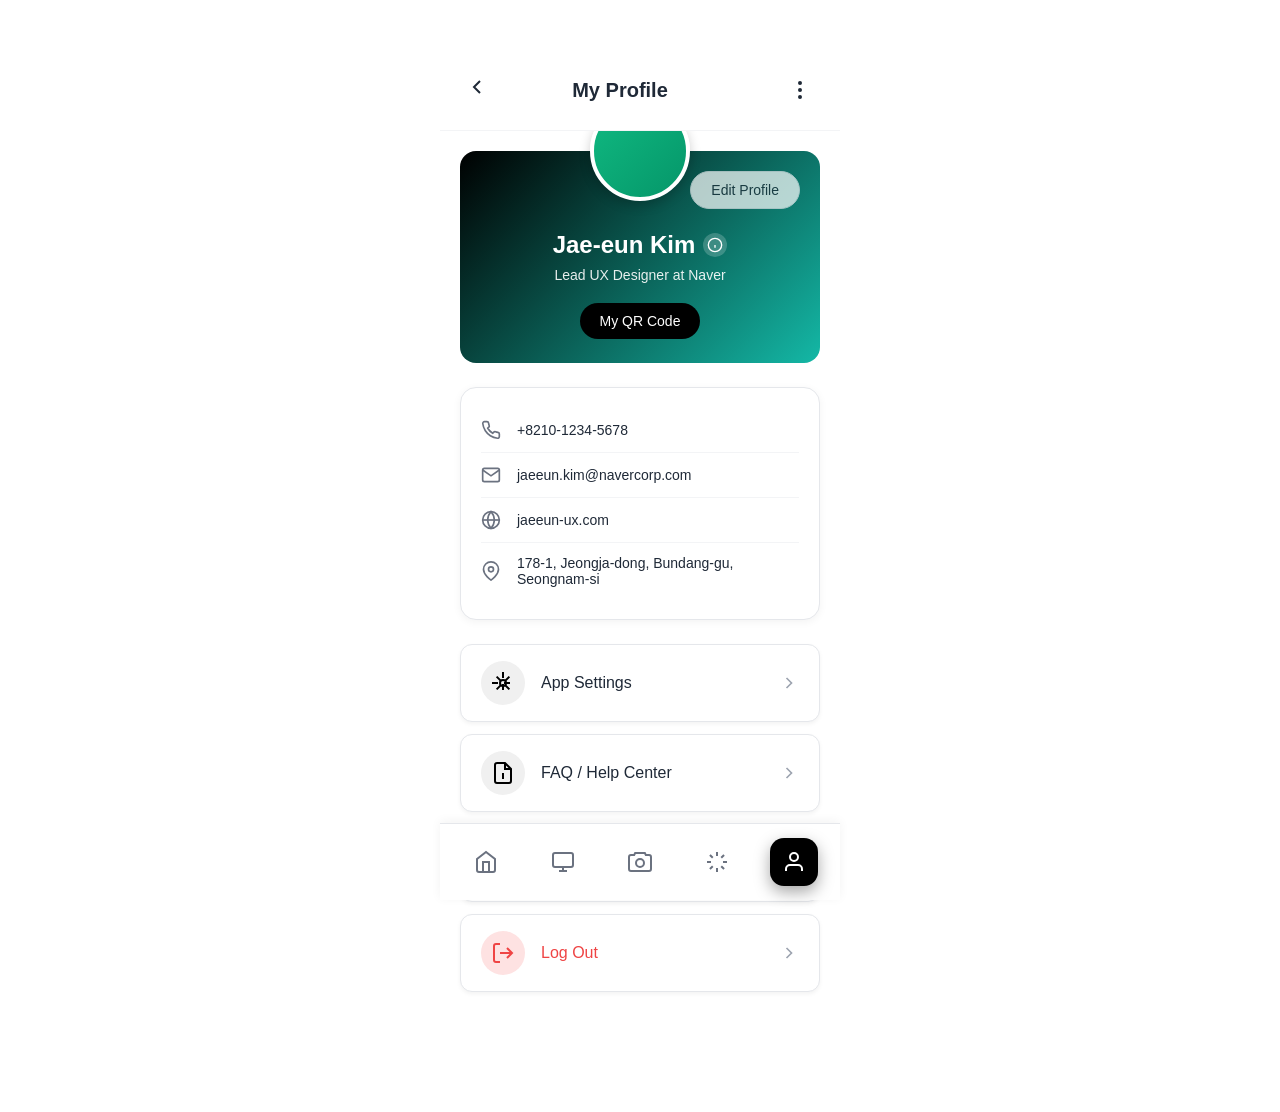
==== profile.html @ 8962adac "Initial commit" ====
<!DOCTYPE html>
<html lang="en">
<head>
    <meta charset="UTF-8">
    <meta name="viewport" content="width=device-width, initial-scale=1.0, maximum-scale=1.0, user-scalable=no, viewport-fit=cover">
    <title>ScannerNet - My Profile</title>
    <link rel="stylesheet" href="styles.css">
</head>
<body>
    <div class="home-container">
        <!-- Header -->
        <header class="profile-header">
            <button class="back-btn" onclick="window.location.href='home.html'">
                <svg width="24" height="24" viewBox="0 0 24 24" fill="none" stroke="currentColor" stroke-width="2">
                    <polyline points="15 18 9 12 15 6"></polyline>
                </svg>
            </button>
            <h1 class="page-title">My Profile</h1>
            <button class="icon-btn" aria-label="More options">
                <svg width="24" height="24" viewBox="0 0 24 24" fill="none" stroke="currentColor" stroke-width="2">
                    <circle cx="12" cy="12" r="1"></circle>
                    <circle cx="12" cy="5" r="1"></circle>
                    <circle cx="12" cy="19" r="1"></circle>
                </svg>
            </button>
        </header>

        <!-- Main Content -->
        <main class="profile-page-content">
            <!-- Profile Banner -->
            <div class="profile-banner">
                <div class="profile-picture-large">
                    <div class="profile-img-large"></div>
                </div>
                <div class="profile-details">
                    <div class="name-with-info">
                        <h2 class="profile-name-large">Jae-eun Kim</h2>
                        <button class="info-btn" aria-label="Info">
                            <svg width="16" height="16" viewBox="0 0 24 24" fill="none" stroke="currentColor" stroke-width="2">
                                <circle cx="12" cy="12" r="10"></circle>
                                <path d="M12 16v-4"></path>
                                <path d="M12 8h.01"></path>
                            </svg>
                        </button>
                    </div>
                    <p class="profile-job-large">Lead UX Designer at Naver</p>
                    <div class="profile-actions">
                        <button class="edit-profile-btn" onclick="editProfile()">Edit Profile</button>
                        <button class="qr-code-btn" onclick="showQRCode()">My QR Code</button>
                    </div>
                </div>
            </div>

            <!-- Contact Information -->
            <div class="contact-info-card">
                <div class="contact-item">
                    <svg width="20" height="20" viewBox="0 0 24 24" fill="none" stroke="currentColor" stroke-width="2" class="contact-icon">
                        <path d="M22 16.92v3a2 2 0 0 1-2.18 2 19.79 19.79 0 0 1-8.63-3.07 19.5 19.5 0 0 1-6-6 19.79 19.79 0 0 1-3.07-8.67A2 2 0 0 1 4.11 2h3a2 2 0 0 1 2 1.72 12.84 12.84 0 0 0 .7 2.81 2 2 0 0 1-.45 2.11L8.09 9.91a16 16 0 0 0 6 6l1.27-1.27a2 2 0 0 1 2.11-.45 12.84 12.84 0 0 0 2.81.7A2 2 0 0 1 22 16.92z"></path>
                    </svg>
                    <span class="contact-text">+8210-1234-5678</span>
                </div>
                <div class="contact-item">
                    <svg width="20" height="20" viewBox="0 0 24 24" fill="none" stroke="currentColor" stroke-width="2" class="contact-icon">
                        <path d="M4 4h16c1.1 0 2 .9 2 2v12c0 1.1-.9 2-2 2H4c-1.1 0-2-.9-2-2V6c0-1.1.9-2 2-2z"></path>
                        <polyline points="22,6 12,13 2,6"></polyline>
                    </svg>
                    <span class="contact-text">jaeeun.kim@navercorp.com</span>
                </div>
                <div class="contact-item">
                    <svg width="20" height="20" viewBox="0 0 24 24" fill="none" stroke="currentColor" stroke-width="2" class="contact-icon">
                        <circle cx="12" cy="12" r="10"></circle>
                        <line x1="2" y1="12" x2="22" y2="12"></line>
                        <path d="M12 2a15.3 15.3 0 0 1 4 10 15.3 15.3 0 0 1-4 10 15.3 15.3 0 0 1-4-10 15.3 15.3 0 0 1 4-10z"></path>
                    </svg>
                    <span class="contact-text">jaeeun-ux.com</span>
                </div>
                <div class="contact-item">
                    <svg width="20" height="20" viewBox="0 0 24 24" fill="none" stroke="currentColor" stroke-width="2" class="contact-icon">
                        <path d="M21 10c0 7-9 13-9 13s-9-6-9-13a9 9 0 0 1 18 0z"></path>
                        <circle cx="12" cy="10" r="3"></circle>
                    </svg>
                    <span class="contact-text">178-1, Jeongja-dong, Bundang-gu, Seongnam-si</span>
                </div>
            </div>

            <!-- Settings Menu -->
            <div class="settings-menu">
                <div class="menu-item-card" onclick="openSettings()">
                    <div class="menu-icon-blue">
                        <svg width="24" height="24" viewBox="0 0 24 24" fill="none" stroke="currentColor" stroke-width="2">
                            <circle cx="12" cy="12" r="3"></circle>
                            <path d="M12 1v6m0 6v6M5.64 5.64l4.24 4.24m4.24 4.24l4.24 4.24M1 12h6m6 0h6M5.64 18.36l4.24-4.24m4.24-4.24l4.24-4.24"></path>
                        </svg>
                    </div>
                    <span class="menu-text-dark">App Settings</span>
                    <svg width="20" height="20" viewBox="0 0 24 24" fill="none" stroke="currentColor" stroke-width="2" class="menu-arrow">
                        <polyline points="9 18 15 12 9 6"></polyline>
                    </svg>
                </div>
                <div class="menu-item-card" onclick="openFAQ()">
                    <div class="menu-icon-blue">
                        <svg width="24" height="24" viewBox="0 0 24 24" fill="none" stroke="currentColor" stroke-width="2">
                            <path d="M14 2H6a2 2 0 0 0-2 2v16a2 2 0 0 0 2 2h12a2 2 0 0 0 2-2V8z"></path>
                            <polyline points="14 2 14 8 20 8"></polyline>
                            <line x1="12" y1="18" x2="12" y2="12"></line>
                            <path d="M12 6h.01"></path>
                        </svg>
                    </div>
                    <span class="menu-text-dark">FAQ / Help Center</span>
                    <svg width="20" height="20" viewBox="0 0 24 24" fill="none" stroke="currentColor" stroke-width="2" class="menu-arrow">
                        <polyline points="9 18 15 12 9 6"></polyline>
                    </svg>
                </div>
                <div class="menu-item-card" onclick="openTerms()">
                    <div class="menu-icon-blue">
                        <svg width="24" height="24" viewBox="0 0 24 24" fill="none" stroke="currentColor" stroke-width="2">
                            <path d="M14 2H6a2 2 0 0 0-2 2v16a2 2 0 0 0 2 2h12a2 2 0 0 0 2-2V8z"></path>
                            <polyline points="14 2 14 8 20 8"></polyline>
                            <line x1="16" y1="13" x2="8" y2="13"></line>
                            <line x1="16" y1="17" x2="8" y2="17"></line>
                            <polyline points="10 9 9 9 8 9"></polyline>
                        </svg>
                    </div>
                    <span class="menu-text-dark">Terms of Service</span>
                    <svg width="20" height="20" viewBox="0 0 24 24" fill="none" stroke="currentColor" stroke-width="2" class="menu-arrow">
                        <polyline points="9 18 15 12 9 6"></polyline>
                    </svg>
                </div>
                <div class="menu-item-card logout-item" onclick="logout()">
                    <div class="menu-icon-red">
                        <svg width="24" height="24" viewBox="0 0 24 24" fill="none" stroke="currentColor" stroke-width="2">
                            <path d="M9 21H5a2 2 0 0 1-2-2V5a2 2 0 0 1 2-2h4"></path>
                            <polyline points="16 17 21 12 16 7"></polyline>
                            <line x1="21" y1="12" x2="9" y2="12"></line>
                        </svg>
                    </div>
                    <span class="menu-text-red">Log Out</span>
                    <svg width="20" height="20" viewBox="0 0 24 24" fill="none" stroke="currentColor" stroke-width="2" class="menu-arrow">
                        <polyline points="9 18 15 12 9 6"></polyline>
                    </svg>
                </div>
            </div>
        </main>

        <!-- Bottom Navigation -->
        <nav class="bottom-nav">
            <div class="nav-item" role="button" aria-label="Home" onclick="window.location.href='home.html'">
                <div class="nav-icon">
                    <svg viewBox="0 0 24 24" fill="none" stroke="currentColor" stroke-width="2">
                        <path d="M3 9l9-7 9 7v11a2 2 0 0 1-2 2H5a2 2 0 0 1-2-2z"></path>
                        <polyline points="9 22 9 12 15 12 15 22"></polyline>
                    </svg>
                </div>
            </div>
            <div class="nav-item" role="button" aria-label="Cards" onclick="window.location.href='my-cards.html'">
                <div class="nav-icon">
                    <svg viewBox="0 0 24 24" fill="none" stroke="currentColor" stroke-width="2">
                        <rect x="2" y="3" width="20" height="14" rx="2" ry="2"></rect>
                        <line x1="8" y1="21" x2="16" y2="21"></line>
                        <line x1="12" y1="17" x2="12" y2="21"></line>
                    </svg>
                </div>
            </div>
            <div class="nav-item" role="button" aria-label="Scan" onclick="window.location.href='scan-card.html'">
                <div class="nav-icon">
                    <svg viewBox="0 0 24 24" fill="none" stroke="currentColor" stroke-width="2">
                        <path d="M23 19V7a2 2 0 0 0-2-2h-3.17l-1-2H7.17l-1 2H3a2 2 0 0 0-2 2v12a2 2 0 0 0 2 2h18a2 2 0 0 0 2-2z"></path>
                        <circle cx="12" cy="13" r="4"></circle>
                    </svg>
                </div>
            </div>
            <div class="nav-item" role="button" aria-label="AI" onclick="window.location.href='create-card.html'">
                <div class="nav-icon">
                    <svg viewBox="0 0 24 24" fill="none" stroke="currentColor" stroke-width="2">
                        <path d="M12 2v4M12 18v4M4.93 4.93l2.83 2.83M16.24 16.24l2.83 2.83M2 12h4M18 12h4M4.93 19.07l2.83-2.83M16.24 7.76l2.83-2.83"></path>
                    </svg>
                </div>
            </div>
            <div class="nav-item nav-item-active" role="button" aria-label="Profile">
                <div class="nav-icon">
                    <svg viewBox="0 0 24 24" fill="none" stroke="currentColor" stroke-width="2">
                        <path d="M20 21v-2a4 4 0 0 0-4-4H8a4 4 0 0 0-4 4v2"></path>
                        <circle cx="12" cy="7" r="4"></circle>
                    </svg>
                </div>
            </div>
        </nav>
    </div>

    <script src="profile.js"></script>
</body>
</html>
---- styles.css ----
* {
    margin: 0;
    padding: 0;
    box-sizing: border-box;
}

body {
    font-family: -apple-system, BlinkMacSystemFont, 'Segoe UI', Roboto, Oxygen, Ubuntu, Cantarell, sans-serif;
    background: #ffffff;
    min-height: 100vh;
    min-height: 100dvh;
    overflow-x: hidden;
    display: flex;
    justify-content: center;
    align-items: center;
    padding: 20px;
}

button {
    border-radius: 999px !important;
}

.login-container {
    width: 100%;
    max-width: 400px;
    background: #ffffff;
    min-height: 100vh;
    min-height: 100dvh;
    position: relative;
    box-shadow: 0 0 20px rgba(0, 0, 0, 0.1);
}

.login-screen {
    display: none;
    flex-direction: column;
    min-height: 100vh;
    min-height: 100dvh;
    padding: 0;
    position: relative;
}

.login-screen.active {
    display: flex;
}

.screen-header {
    padding: 50px 20px 20px 20px;
    position: relative;
}

.screen-header h1 {
    font-size: 18px;
    font-weight: 600;
    color: #1f2937;
    text-align: center;
    text-transform: capitalize;
}

.back-btn {
    position: absolute;
    left: 20px;
    top: 50px;
    background: none;
    border: none;
    font-size: 20px;
    color: #1f2937;
    cursor: pointer;
    padding: 5px;
    z-index: 10;
}

.back-btn:hover {
    opacity: 0.7;
}

.logo-container {
    display: flex;
    justify-content: center;
    align-items: center;
    margin: 40px 0 30px 0;
}

.app-logo {
    max-width: 280px;
    height: auto;
    display: block;
}

.main-content {
    padding: 0 20px;
    flex: 1;
    display: flex;
    flex-direction: column;
}

.main-title {
    font-size: 24px;
    font-weight: 700;
    color: #1f2937;
    text-align: center;
    margin-bottom: 30px;
    line-height: 1.3;
}

.button-group {
    display: flex;
    flex-direction: column;
    gap: 12px;
    margin-bottom: 30px;
}

.btn-primary,
.btn-secondary {
    width: 100%;
    padding: 18px;
    border-radius: 999px;
    font-size: 17px;
    font-weight: 600;
    cursor: pointer;
    transition: all 0.3s ease;
    border: none;
    letter-spacing: 0.2px;
}

.btn-primary {
    background: #000000;
    color: #ffffff;
    box-shadow: 0 10px 20px rgba(0, 0, 0, 0.12);
}

.btn-primary:hover {
    background: #111111;
    transform: translateY(-1px);
}

.btn-primary:active {
    transform: translateY(0);
}

.btn-secondary {
    background: #ffffff;
    color: #000000;
    border: 2px solid #000000;
}

.btn-secondary:hover {
    background: rgba(0, 0, 0, 0.03);
    border-color: #000000;
}

.social-login {
    margin-bottom: 30px;
}

.divider {
    text-align: center;
    margin: 20px 0;
    position: relative;
    color: #6b7280;
    font-size: 14px;
}

.divider::before,
.divider::after {
    content: '';
    position: absolute;
    top: 50%;
    width: 40%;
    height: 1px;
    background: #e5e7eb;
}

.divider::before {
    left: 0;
}

.divider::after {
    right: 0;
}

.social-buttons {
    display: flex;
    gap: 14px;
}

.btn-social {
    flex: 1;
    padding: 14px 18px;
    background: #ffffff;
    border: 1px solid #e5e7eb;
    border-radius: 999px;
    font-size: 15px;
    font-weight: 600;
    color: #111827;
    cursor: pointer;
    display: flex;
    align-items: center;
    justify-content: center;
    gap: 10px;
    transition: all 0.25s ease;
    box-shadow: 0 6px 14px rgba(15, 23, 42, 0.08);
}

.btn-social:hover {
    border-color: #000000;
    box-shadow: 0 10px 20px rgba(0, 0, 0, 0.12);
}

.social-icon {
    width: 32px;
    height: 32px;
    border-radius: 50%;
    display: flex;
    align-items: center;
    justify-content: center;
    background: transparent;
}

.btn-social svg {
    width: 22px;
    height: 22px;
    display: block;
}

.btn-social-facebook .social-icon,
.btn-social-google .social-icon {
    box-shadow: none;
}

.language-selector {
    margin-bottom: 20px;
    display: flex;
    justify-content: center;
}

.select-wrapper {
    position: relative;
    display: inline-flex;
    align-items: center;
}

.globe-icon {
    position: absolute;
    left: 12px;
    font-size: 16px;
    pointer-events: none;
    z-index: 1;
    color: #000000;
}

.language-selector select {
    width: auto;
    min-width: 120px;
    padding: 8px 12px 8px 40px;
    border: 1px solid #e5e7eb;
    border-radius: 8px;
    font-size: 13px;
    color: #1f2937;
    background: #ffffff;
    cursor: pointer;
    appearance: none;
    -webkit-appearance: none;
    -moz-appearance: none;
}

.footer-links {
    margin-top: auto;
    padding-bottom: 30px;
    text-align: center;
}

.footer-links p {
    font-size: 12px;
    color: #6b7280;
    line-height: 1.5;
}

.link {
    color: #000000;
    text-decoration: none;
}

.link:hover {
    text-decoration: underline;
}

/* Screen 2: Login Form */
.login-content {
    padding: 20px;
    flex: 1;
    display: flex;
    flex-direction: column;
}

.login-title {
    font-size: 24px;
    font-weight: 700;
    color: #1f2937;
    margin-bottom: 8px;
    line-height: 1.3;
}

.login-subtitle {
    font-size: 14px;
    color: #6b7280;
    margin-bottom: 30px;
    line-height: 1.5;
}

.form-group {
    margin-bottom: 20px;
}

.form-group label {
    display: block;
    font-size: 14px;
    font-weight: 500;
    color: #1f2937;
    margin-bottom: 8px;
}

.input-wrapper {
    position: relative;
    display: flex;
    align-items: center;
}

.input-icon {
    position: absolute;
    left: 12px;
    font-size: 18px;
    color: #6b7280;
    z-index: 1;
}

.form-group input[type="email"],
.form-group input[type="password"] {
    width: 100%;
    padding: 14px 14px 14px 40px;
    border: 1px solid #e5e7eb;
    border-radius: 8px;
    font-size: 16px;
    color: #1f2937;
    background: #ffffff;
    transition: border-color 0.3s ease;
}

.form-group input[type="email"]:focus,
.form-group input[type="password"]:focus {
    outline: none;
    border-color: #000000;
}

.toggle-password {
    position: absolute;
    right: 12px;
    background: none;
    border: none;
    font-size: 18px;
    color: #6b7280;
    cursor: pointer;
    padding: 5px;
    z-index: 1;
}

.toggle-password:hover {
    opacity: 0.7;
}

.error-message {
    color: #ef4444;
    font-size: 14px;
    margin-bottom: 15px;
    padding: 10px;
    background: #fef2f2;
    border-radius: 6px;
    display: none;
}

.error-message.show {
    display: block;
}

.checkbox-group {
    display: flex;
    align-items: flex-start;
    gap: 10px;
    margin-bottom: 25px;
}

.checkbox-group input[type="checkbox"] {
    margin-top: 3px;
    width: 18px;
    height: 18px;
    cursor: pointer;
    flex-shrink: 0;
}

.checkbox-group label {
    font-size: 12px;
    color: #6b7280;
    line-height: 1.5;
    cursor: pointer;
}

.btn-login {
    width: 100%;
    padding: 16px;
    background: #000000;
    color: #ffffff;
    border: none;
    border-radius: 8px;
    font-size: 16px;
    font-weight: 600;
    cursor: pointer;
    transition: all 0.3s ease;
}

.btn-login:hover {
    background: #1a1a1a;
}

.btn-login:active {
    transform: translateY(1px);
}

/* Welcome Screen Styles */
.welcome-content {
    display: flex;
    flex-direction: column;
    align-items: center;
    justify-content: space-between;
    padding: 0px 20px 40px 20px;
    min-height: 100vh;
    min-height: 100dvh;
    text-align: center;
}

.welcome-illustration {
    flex: 1;
    display: flex;
    align-items: center;
    justify-content: center;
    margin-top: 0;
    margin-bottom: 0;
}

.illustration-placeholder {
    width: 380px;
    height: 380px;
    background: transparent;
    border-radius: 20px;
    display: flex;
    align-items: center;
    justify-content: center;
    position: relative;
    overflow: hidden;
}

.network-icon {
    width: 100%;
    height: 100%;
    object-fit: contain;
    display: block;
}

.welcome-text {
    flex: 1;
    display: flex;
    flex-direction: column;
    justify-content: flex-start;
    padding: 0 20px;
    margin-top: -90px;
    margin-bottom: 40px;
}

.welcome-title {
    font-size: 28px;
    font-weight: 700;
    color: #1f2937;
    margin-bottom: 16px;
    line-height: 1.3;
}

.welcome-subtitle {
    font-size: 16px;
    color: #6b7280;
    line-height: 1.6;
    margin: 0;
}

.btn-continue {
    width: 100%;
    max-width: 400px;
    padding: 18px 30px;
    background: #000000;
    color: #ffffff;
    border: none;
    border-radius: 12px;
    font-size: 16px;
    font-weight: 600;
    cursor: pointer;
    transition: all 0.3s ease;
    box-shadow: 0 4px 15px rgba(0, 0, 0, 0.2);
    margin-top: auto;
    margin-bottom: 150px;
}

.btn-continue:hover {
    background: #1a1a1a;
    transform: translateY(-2px);
    box-shadow: 0 6px 20px rgba(0, 0, 0, 0.3);
}

.btn-continue:active {
    transform: translateY(0);
}

/* Select User Screen Styles */
.select-user-content {
    padding: 20px;
    display: flex;
    flex-direction: column;
    min-height: calc(100vh - 80px);
    min-height: calc(100dvh - 80px);
    justify-content: space-between;
}

.radio-options {
    display: flex;
    flex-direction: column;
    gap: 16px;
    margin-top: 20px;
}

.radio-option {
    display: flex;
    align-items: center;
    padding: 20px;
    border: 1px solid #e5e7eb;
    border-radius: 12px;
    background: #ffffff;
    cursor: pointer;
    transition: all 0.3s ease;
    position: relative;
}

.radio-option:hover {
    border-color: #d1d5db;
    background: #f9fafb;
}

.radio-option input[type="radio"] {
    position: absolute;
    opacity: 0;
    cursor: pointer;
}

.option-content {
    display: flex;
    align-items: center;
    gap: 16px;
    flex: 1;
}

.option-icon {
    font-size: 32px;
    width: 48px;
    height: 48px;
    display: flex;
    align-items: center;
    justify-content: center;
    background: #f3f4f6;
    border-radius: 10px;
    flex-shrink: 0;
}

.option-text {
    flex: 1;
}

.option-title {
    font-size: 16px;
    font-weight: 600;
    color: #1f2937;
    margin-bottom: 4px;
}

.option-description {
    font-size: 14px;
    color: #6b7280;
    line-height: 1.4;
}

.radio-custom {
    width: 20px;
    height: 20px;
    border: 2px solid #d1d5db;
    border-radius: 50%;
    position: relative;
    flex-shrink: 0;
    transition: all 0.3s ease;
}

.radio-option:has(input[type="radio"]:checked) {
    border-color: #000000;
    background: #f9fafb;
}

.radio-option:has(input[type="radio"]:checked) .radio-custom {
    border-color: #000000;
}

.radio-option:has(input[type="radio"]:checked) .radio-custom::after {
    content: '';
    position: absolute;
    top: 50%;
    left: 50%;
    transform: translate(-50%, -50%);
    width: 10px;
    height: 10px;
    background: #000000;
    border-radius: 50%;
}

.radio-option:has(input[type="radio"]:checked) .option-icon {
    background: #000000;
}

.select-user-content .btn-continue {
    margin-top: auto;
    margin-bottom: 30px;
}

/* Scan Screen Styles */
.scan-content {
    display: flex;
    flex-direction: column;
    align-items: center;
    justify-content: space-between;
    padding: 20px;
    min-height: calc(100vh - 80px);
    min-height: calc(100dvh - 80px);
    position: relative;
}

.scan-viewfinder {
    flex: 1;
    display: flex;
    align-items: center;
    justify-content: center;
    width: 100%;
    max-width: 350px;
    margin: 20px 0;
}

.viewfinder-frame {
    width: 100%;
    max-width: 320px;
    aspect-ratio: 4/3;
    border: 3px solid #000000;
    border-radius: 16px;
    position: relative;
    background: rgba(0, 0, 0, 0.1);
    overflow: hidden;
}

.viewfinder-corner {
    position: absolute;
    width: 30px;
    height: 30px;
    border: 4px solid #000000;
}

.viewfinder-corner-tl {
    top: -4px;
    left: -4px;
    border-right: none;
    border-bottom: none;
    border-top-left-radius: 16px;
}

.viewfinder-corner-tr {
    top: -4px;
    right: -4px;
    border-left: none;
    border-bottom: none;
    border-top-right-radius: 16px;
}

.viewfinder-corner-bl {
    bottom: -4px;
    left: -4px;
    border-right: none;
    border-top: none;
    border-bottom-left-radius: 16px;
}

.viewfinder-corner-br {
    bottom: -4px;
    right: -4px;
    border-left: none;
    border-top: none;
    border-bottom-right-radius: 16px;
}

.scan-line {
    position: absolute;
    top: 50%;
    left: 0;
    right: 0;
    height: 2px;
    background: #000000;
    animation: scanAnimation 2s linear infinite;
}

@keyframes scanAnimation {
    0% {
        top: 10%;
        opacity: 1;
    }
    50% {
        top: 90%;
        opacity: 1;
    }
    100% {
        top: 10%;
        opacity: 0.5;
    }
}

.scan-instructions {
    text-align: center;
    margin: 30px 0;
}

.scan-title {
    font-size: 24px;
    font-weight: 700;
    color: #1f2937;
    margin-bottom: 12px;
}

.scan-subtitle {
    font-size: 14px;
    color: #6b7280;
    line-height: 1.5;
}

.scan-controls {
    display: flex;
    align-items: center;
    justify-content: space-between;
    width: 100%;
    max-width: 350px;
    padding: 20px 0;
    margin-top: auto;
}

.scan-control-btn {
    width: 50px;
    height: 50px;
    border-radius: 50%;
    background: #f3f4f6;
    border: none;
    display: flex;
    align-items: center;
    justify-content: center;
    cursor: pointer;
    font-size: 20px;
    transition: all 0.3s ease;
}

.scan-control-btn:hover {
    background: #e5e7eb;
}

.scan-capture-btn {
    width: 70px;
    height: 70px;
    border-radius: 50%;
    background: #e5e7eb;
    border: 4px solid #ffffff;
    cursor: pointer;
    transition: all 0.3s ease;
    box-shadow: 0 2px 10px rgba(0, 0, 0, 0.1);
}

.scan-capture-btn:hover {
    background: #d1d5db;
    transform: scale(1.05);
}

.scan-capture-btn:active {
    transform: scale(0.95);
}

/* Manual Input Screen Styles */
.manual-content {
    padding: 20px;
    flex: 1;
    display: flex;
    flex-direction: column;
    overflow-y: auto;
}

.manual-subtitle {
    font-size: 14px;
    color: #6b7280;
    margin-bottom: 20px;
    line-height: 1.5;
}

.card-image-upload {
    margin-bottom: 25px;
}

.upload-placeholder {
    width: 100%;
    min-height: 200px;
    border: 2px dashed #d1d5db;
    border-radius: 12px;
    display: flex;
    flex-direction: column;
    align-items: center;
    justify-content: center;
    gap: 12px;
    background: #f9fafb;
    cursor: pointer;
    transition: all 0.3s ease;
}

.upload-placeholder:hover {
    border-color: #9ca3af;
    background: #f3f4f6;
}

.upload-icon {
    font-size: 48px;
    color: #9ca3af;
    font-weight: 300;
    line-height: 1;
}

.upload-text {
    font-size: 14px;
    color: #6b7280;
    font-weight: 500;
}

.manual-form {
    display: flex;
    flex-direction: column;
    gap: 20px;
    flex: 1;
}

.phone-input-group {
    display: flex;
    gap: 12px;
}

.phone-code {
    flex: 0 0 100px;
}

.phone-number {
    flex: 1;
}

.phone-code .input-wrapper {
    width: 100%;
}

.phone-number .input-wrapper {
    width: 100%;
}

.form-group input[type="text"],
.form-group input[type="email"],
.form-group input[type="tel"],
.form-group input[type="url"] {
    width: 100%;
    padding: 14px 14px 14px 40px;
    border: 1px solid #e5e7eb;
    border-radius: 8px;
    font-size: 16px;
    color: #1f2937;
    background: #ffffff;
    transition: border-color 0.3s ease;
}

.form-group input[type="text"]:focus,
.form-group input[type="email"]:focus,
.form-group input[type="tel"]:focus,
.form-group input[type="url"]:focus {
    outline: none;
    border-color: #000000;
}

.btn-continue-disabled {
    background: #d1d5db !important;
    color: #9ca3af !important;
    cursor: not-allowed !important;
    box-shadow: none !important;
}

.btn-continue-disabled:hover {
    background: #d1d5db !important;
    transform: none !important;
    box-shadow: none !important;
}

.manual-content .btn-continue {
    margin-top: 20px;
    margin-bottom: 30px;
}

/* Responsive Design */
@media (max-width: 480px) {
    body {
        padding: 0;
    }

    .login-container {
        max-width: 100%;
        box-shadow: none;
    }

    .screen-header {
        padding: 40px 15px 15px 15px;
    }

    .back-btn {
        left: 15px;
        top: 40px;
    }

    .main-content,
    .login-content {
        padding: 0 15px;
    }

    .main-title,
    .login-title {
        font-size: 22px;
    }

    .app-logo {
        max-width: 240px;
    }

    .welcome-title {
        font-size: 24px;
    }

    .welcome-subtitle {
        font-size: 14px;
    }

    .welcome-illustration {
        margin-top: 15px;
    }

    .illustration-placeholder {
        width: 320px;
        height: 320px;
    }

    .select-user-content {
        padding: 15px;
    }

    .radio-option {
        padding: 16px;
    }

    .option-icon {
        width: 40px;
        height: 40px;
        font-size: 28px;
    }

    .option-title {
        font-size: 15px;
    }

    .option-description {
        font-size: 13px;
    }

    .scan-content {
        padding: 15px;
    }

    .viewfinder-frame {
        max-width: 280px;
    }

    .scan-title {
        font-size: 22px;
    }

    .scan-subtitle {
        font-size: 13px;
    }

    .scan-controls {
        max-width: 300px;
    }

    .scan-capture-btn {
        width: 60px;
        height: 60px;
    }

    .scan-control-btn {
        width: 45px;
        height: 45px;
        font-size: 18px;
    }

    .manual-content {
        padding: 15px;
    }

    .upload-placeholder {
        min-height: 180px;
    }

    .upload-icon {
        font-size: 40px;
    }

    .phone-input-group {
        flex-direction: column;
        gap: 12px;
    }

    .phone-code {
        flex: 1;
    }
}

@media (max-width: 375px) {
    .main-title,
    .login-title {
        font-size: 20px;
    }

    .app-logo {
        max-width: 220px;
    }

    .btn-primary,
    .btn-secondary,
    .btn-login {
        padding: 14px;
        font-size: 15px;
    }

    .welcome-title {
        font-size: 22px;
    }

    .welcome-subtitle {
        font-size: 13px;
    }

    .welcome-illustration {
        margin-top: 10px;
    }

    .illustration-placeholder {
        width: 270px;
        height: 270px;
    }

    .btn-continue {
        padding: 16px 25px;
        font-size: 15px;
    }

    .select-user-content {
        padding: 12px;
    }

    .radio-option {
        padding: 14px;
    }

    .option-icon {
        width: 36px;
        height: 36px;
        font-size: 24px;
    }

    .option-title {
        font-size: 14px;
    }

    .option-description {
        font-size: 12px;
    }

    .scan-content {
        padding: 12px;
    }

    .viewfinder-frame {
        max-width: 250px;
    }

    .scan-title {
        font-size: 20px;
    }

    .scan-subtitle {
        font-size: 12px;
    }

    .scan-controls {
        max-width: 280px;
    }

    .scan-capture-btn {
        width: 55px;
        height: 55px;
    }

    .scan-control-btn {
        width: 40px;
        height: 40px;
        font-size: 16px;
    }

    .manual-content {
        padding: 12px;
    }

    .upload-placeholder {
        min-height: 160px;
    }

    .upload-icon {
        font-size: 36px;
    }
}

/* Success Screen Styles */
.success-content {
    display: flex;
    flex-direction: column;
    align-items: center;
    justify-content: center;
    padding: 40px 20px;
    min-height: calc(100vh - 80px);
    min-height: calc(100dvh - 80px);
    text-align: center;
}

.success-icon-container {
    margin-bottom: 30px;
}

.success-icon {
    width: 100px;
    height: 100px;
    border-radius: 50%;
    background: linear-gradient(135deg, #10b981, #059669);
    color: #ffffff;
    display: flex;
    align-items: center;
    justify-content: center;
    font-size: 60px;
    font-weight: bold;
    margin: 0 auto;
    box-shadow: 0 4px 20px rgba(16, 185, 129, 0.3);
    animation: successPulse 0.6s ease-out;
}

@keyframes successPulse {
    0% {
        transform: scale(0);
        opacity: 0;
    }
    50% {
        transform: scale(1.1);
    }
    100% {
        transform: scale(1);
        opacity: 1;
    }
}

.success-title {
    font-size: 28px;
    font-weight: 700;
    color: #1f2937;
    margin-bottom: 12px;
}

.success-message {
    font-size: 16px;
    color: #6b7280;
    margin-bottom: 40px;
    line-height: 1.6;
}

.success-card-preview {
    background: #ffffff;
    border-radius: 16px;
    padding: 24px;
    margin-bottom: 30px;
    width: 100%;
    max-width: 400px;
    box-shadow: 0 2px 8px rgba(0, 0, 0, 0.08);
    border: 1px solid #e5e7eb;
    text-align: left;
}

.preview-item {
    display: flex;
    justify-content: space-between;
    align-items: center;
    padding: 12px 0;
    border-bottom: 1px solid #f3f4f6;
}

.preview-item:last-child {
    border-bottom: none;
}

.preview-label {
    font-size: 14px;
    color: #6b7280;
    font-weight: 500;
}

.preview-value {
    font-size: 14px;
    color: #1f2937;
    font-weight: 600;
    text-align: right;
    flex: 1;
    margin-left: 16px;
}

.success-actions {
    display: flex;
    flex-direction: column;
    gap: 12px;
    width: 100%;
    max-width: 400px;
}

.btn-secondary-action {
    width: 100%;
    padding: 16px;
    background: #ffffff;
    color: #000000;
    border: 2px solid #000000;
    border-radius: 12px;
    font-size: 16px;
    font-weight: 600;
    cursor: pointer;
    transition: all 0.3s ease;
}

.btn-secondary-action:hover {
    background: #f9fafb;
    transform: translateY(-1px);
}

.btn-secondary-action:active {
    transform: translateY(0);
}

.success-content .btn-continue {
    margin-bottom: 0;
}

/* Responsive Design for Success Screen */
@media (max-width: 480px) {
    .success-content {
        padding: 30px 15px;
    }

    .success-icon {
        width: 80px;
        height: 80px;
        font-size: 50px;
    }

    .success-title {
        font-size: 24px;
    }

    .success-message {
        font-size: 14px;
        margin-bottom: 30px;
    }

    .success-card-preview {
        padding: 20px;
    }

    .preview-item {
        padding: 10px 0;
    }

    .preview-label,
    .preview-value {
        font-size: 13px;
    }
}

@media (max-width: 375px) {
    .success-icon {
        width: 70px;
        height: 70px;
        font-size: 45px;
    }

    .success-title {
        font-size: 22px;
    }

    .success-card-preview {
        padding: 16px;
    }
}

/* Profile Page Styles */
.profile-content {
    padding: 20px;
    flex: 1;
    display: flex;
    flex-direction: column;
    gap: 20px;
    padding-bottom: 100px; /* Space for bottom nav */
}

.profile-card {
    background: #ffffff;
    border-radius: 16px;
    padding: 30px 20px;
    text-align: center;
    position: relative;
    box-shadow: 0 2px 8px rgba(0, 0, 0, 0.08);
    border: 1px solid #e5e7eb;
    display: block;
}

.edit-profile-btn {
    position: absolute;
    top: 20px;
    right: 20px;
    background: none;
    border: none;
    font-size: 20px;
    cursor: pointer;
    padding: 5px;
    opacity: 0.7;
    transition: opacity 0.3s ease;
}

.edit-profile-btn:hover {
    opacity: 1;
}

.profile-picture-container {
    position: relative;
    display: inline-block;
    margin-bottom: 20px;
}

.profile-picture {
    width: 120px;
    height: 120px;
    border-radius: 50%;
    background: linear-gradient(135deg, #fbbf24, #f59e0b);
    display: flex;
    align-items: center;
    justify-content: center;
    margin: 0 auto;
    position: relative;
    overflow: hidden;
}

.profile-picture img {
    width: 100%;
    height: 100%;
    object-fit: cover;
    border-radius: 50%;
}

.profile-picture-placeholder {
    font-size: 60px;
    color: #ffffff;
}

.profile-initials {
    font-size: 48px;
    font-weight: 700;
    color: #ffffff;
}

.profile-picture-camera {
    position: absolute;
    bottom: 5px;
    right: 5px;
    width: 36px;
    height: 36px;
    background: #ffffff;
    border-radius: 50%;
    display: flex;
    align-items: center;
    justify-content: center;
    box-shadow: 0 2px 6px rgba(0, 0, 0, 0.2);
    cursor: pointer;
}

.camera-icon {
    font-size: 18px;
}

.profile-name {
    font-size: 24px;
    font-weight: 700;
    color: #1f2937;
    margin-bottom: 8px;
}

.profile-email {
    font-size: 14px;
    color: #6b7280;
    margin-bottom: 6px;
}

.profile-job {
    font-size: 14px;
    color: #6b7280;
    font-weight: 500;
}

.profile-menu {
    background: #ffffff;
    border-radius: 16px;
    overflow: hidden;
    box-shadow: 0 2px 8px rgba(0, 0, 0, 0.08);
    border: 1px solid #e5e7eb;
}

.menu-item {
    display: flex;
    align-items: center;
    padding: 18px 20px;
    cursor: pointer;
    transition: background-color 0.2s ease;
    border-bottom: 1px solid #f3f4f6;
}

.menu-item:last-child {
    border-bottom: none;
}

.menu-item:hover {
    background: #f9fafb;
}

.menu-item:active {
    background: #f3f4f6;
}

.menu-icon {
    width: 44px;
    height: 44px;
    border-radius: 50%;
    display: flex;
    align-items: center;
    justify-content: center;
    font-size: 20px;
    margin-right: 16px;
    flex-shrink: 0;
}

.menu-icon-red {
    background: #fee2e2;
}

.menu-icon-green {
    background: #dcfce7;
}

.menu-icon-orange {
    background: #fed7aa;
}

.menu-icon-brown {
    background: #f3e8d3;
}

.menu-text {
    flex: 1;
    font-size: 16px;
    font-weight: 500;
    color: #1f2937;
}

.menu-arrow {
    font-size: 18px;
    color: #9ca3af;
    margin-left: 12px;
}

.profile-loading,
.profile-error {
    text-align: center;
    padding: 40px 20px;
    color: #6b7280;
}

.profile-error {
    color: #ef4444;
}

.btn-retry {
    margin-top: 16px;
    padding: 12px 24px;
    background: #000000;
    color: #ffffff;
    border: none;
    border-radius: 8px;
    font-size: 14px;
    font-weight: 600;
    cursor: pointer;
    transition: all 0.3s ease;
}

.btn-retry:hover {
    background: #1a1a1a;
}

/* Bottom Navigation */
.bottom-nav {
    position: fixed;
    bottom: 0;
    left: 50%;
    transform: translateX(-50%);
    width: 100%;
    max-width: 400px;
    background: #ffffff;
    border-top: 1px solid #e5e7eb;
    display: flex;
    justify-content: space-between;
    align-items: center;
    padding: 14px 10px;
    padding-bottom: calc(14px + env(safe-area-inset-bottom));
    box-shadow: 0 -2px 10px rgba(0, 0, 0, 0.05);
    z-index: 100;
    gap: 6px;
}

.nav-item {
    flex: 1;
    display: flex;
    align-items: center;
    justify-content: center;
    cursor: pointer;
    transition: opacity 0.2s ease;
}

.nav-item:hover {
    opacity: 0.85;
}

.nav-icon {
    width: 48px;
    height: 48px;
    border-radius: 14px;
    display: flex;
    align-items: center;
    justify-content: center;
    color: #6b7280;
    background: transparent;
    transition: all 0.2s ease;
}

.nav-icon svg {
    width: 24px;
    height: 24px;
    stroke: currentColor;
}

.nav-item-active .nav-icon {
    background: #000000;
    color: #ffffff;
    box-shadow: 0 6px 16px rgba(0, 0, 0, 0.35);
}

/* Form Validation Styles */
.required {
    color: #ef4444;
}

.error-text {
    display: none;
    color: #ef4444;
    font-size: 12px;
    margin-top: 4px;
}

.form-message {
    display: none;
    padding: 12px;
    border-radius: 8px;
    margin-bottom: 16px;
    font-size: 14px;
    text-align: center;
}

.form-message-success {
    background: #dcfce7;
    color: #166534;
    border: 1px solid #86efac;
}

.form-message-error {
    background: #fee2e2;
    color: #991b1b;
    border: 1px solid #fca5a5;
}

.btn-loader {
    display: inline-block;
    animation: spin 1s linear infinite;
}

@keyframes spin {
    from { transform: rotate(0deg); }
    to { transform: rotate(360deg); }
}

.uploaded-image {
    width: 100%;
    height: 200px;
    object-fit: cover;
    border-radius: 12px;
    display: block;
}

/* Responsive Design for Profile */
@media (max-width: 480px) {
    .profile-content {
        padding: 15px;
        padding-bottom: 90px;
    }

    .profile-card {
        padding: 25px 15px;
    }

    .profile-picture {
        width: 100px;
        height: 100px;
    }

    .profile-picture-placeholder,
    .profile-initials {
        font-size: 50px;
    }

    .profile-picture-camera {
        width: 32px;
        height: 32px;
    }

    .camera-icon {
        font-size: 16px;
    }

    .profile-name {
        font-size: 22px;
    }

    .menu-item {
        padding: 16px 15px;
    }

    .menu-icon {
        width: 40px;
        height: 40px;
        font-size: 18px;
        margin-right: 12px;
    }

    .menu-text {
        font-size: 15px;
    }

    .nav-icon {
        font-size: 22px;
    }

    .nav-label {
        font-size: 10px;
    }
}

@media (max-width: 375px) {
    .profile-picture {
        width: 90px;
        height: 90px;
    }

    .profile-picture-placeholder,
    .profile-initials {
        font-size: 45px;
    }

    .profile-name {
        font-size: 20px;
    }

    .menu-item {
        padding: 14px 12px;
    }

    .menu-icon {
        width: 36px;
        height: 36px;
        font-size: 16px;
    }

    .menu-text {
        font-size: 14px;
    }
}

/* Home Page Styles */
.home-container {
    width: 100%;
    max-width: 400px;
    margin: 0 auto;
    background: #ffffff;
    min-height: 100vh;
    min-height: 100dvh;
    position: relative;
    display: flex;
    flex-direction: column;
}

.home-header {
    display: flex;
    justify-content: space-between;
    align-items: center;
    padding: 50px 20px 20px 20px;
    position: sticky;
    top: 0;
    background: #ffffff;
    z-index: 50;
    border-bottom: 1px solid #f3f4f6;
}

.app-title {
    font-size: 24px;
    font-weight: 700;
    color: #1f2937;
    margin: 0;
}

.header-icons {
    display: flex;
    gap: 16px;
    align-items: center;
}

.icon-btn {
    background: none;
    border: none;
    color: #1f2937;
    cursor: pointer;
    padding: 8px;
    display: flex;
    align-items: center;
    justify-content: center;
    transition: opacity 0.2s ease;
}

.icon-btn:hover {
    opacity: 0.7;
}

.icon-btn svg {
    width: 24px;
    height: 24px;
}

.home-content {
    flex: 1;
    padding: 20px;
    padding-bottom: 100px;
    overflow-y: auto;
}

/* Feature Card */
.feature-card {
    background: linear-gradient(135deg, #000000 0%, #7c3aed 100%);
    border-radius: 16px;
    padding: 24px;
    margin-bottom: 24px;
    color: #ffffff;
    box-shadow: 0 4px 12px rgba(0, 0, 0, 0.3);
}

.feature-card-content {
    display: flex;
    flex-direction: column;
}

.feature-card-title {
    font-size: 20px;
    font-weight: 700;
    margin: 0 0 8px 0;
    color: #ffffff;
}

.feature-card-subtitle {
    font-size: 14px;
    color: rgba(255, 255, 255, 0.9);
    margin: 0;
}

/* Category Section */
.category-section {
    display: flex;
    justify-content: space-between;
    gap: 12px;
    margin-bottom: 32px;
}

.category-item {
    display: flex;
    flex-direction: column;
    align-items: center;
    gap: 8px;
    flex: 1;
    cursor: pointer;
    transition: transform 0.2s ease;
}

.category-item:hover {
    transform: translateY(-4px);
}

.category-item:hover .category-icon {
    transform: translateY(-2px) scale(1.05);
    box-shadow: 
        0 12px 24px rgba(0, 0, 0, 0.5),
        0 6px 12px rgba(0, 0, 0, 0.4),
        inset 0 1px 0 rgba(255, 255, 255, 0.15),
        inset 0 -1px 0 rgba(0, 0, 0, 0.6);
    background: linear-gradient(145deg, #2a2a2a, #0a0a0a);
}

.category-item:active .category-icon {
    transform: translateY(0) scale(0.98);
    box-shadow: 
        0 4px 8px rgba(0, 0, 0, 0.3),
        0 2px 4px rgba(0, 0, 0, 0.2),
        inset 0 2px 4px rgba(0, 0, 0, 0.4);
}

.category-icon {
    width: 56px;
    height: 56px;
    border-radius: 50%;
    background: linear-gradient(145deg, #1a1a1a, #000000);
    display: flex;
    align-items: center;
    justify-content: center;
    color: #ffffff;
    box-shadow: 
        0 8px 16px rgba(0, 0, 0, 0.4),
        0 4px 8px rgba(0, 0, 0, 0.3),
        inset 0 1px 0 rgba(255, 255, 255, 0.1),
        inset 0 -1px 0 rgba(0, 0, 0, 0.5);
    position: relative;
    transition: all 0.3s cubic-bezier(0.4, 0, 0.2, 1);
    border: 1px solid rgba(0, 0, 0, 0.3);
}

.category-icon::before {
    content: '';
    position: absolute;
    top: 10%;
    left: 10%;
    width: 30%;
    height: 30%;
    border-radius: 50%;
    background: radial-gradient(circle, rgba(255, 255, 255, 0.15) 0%, transparent 70%);
    pointer-events: none;
    z-index: 2;
}

.category-icon::after {
    content: '';
    position: absolute;
    top: 50%;
    left: 50%;
    transform: translate(-50%, -50%);
    width: 20px;
    height: 20px;
    border-radius: 2px;
    background: radial-gradient(circle at 30% 30%, rgba(255, 255, 255, 0.1) 0%, transparent 60%);
    pointer-events: none;
    z-index: 0;
    opacity: 0.6;
}

.category-icon svg {
    width: 24px;
    height: 24px;
    filter: 
        drop-shadow(0 3px 5px rgba(0, 0, 0, 0.7))
        drop-shadow(0 1px 3px rgba(0, 0, 0, 0.5))
        drop-shadow(0 -0.5px 1px rgba(255, 255, 255, 0.15));
    position: relative;
    z-index: 1;
    transition: all 0.3s cubic-bezier(0.4, 0, 0.2, 1);
    stroke-width: 2.2;
}

.category-icon svg path,
.category-icon svg polyline,
.category-icon svg line,
.category-icon svg circle,
.category-icon svg rect,
.category-icon svg polygon {
    stroke: #ffffff;
    stroke-width: 2.2;
    paint-order: stroke fill;
}

.category-item:hover .category-icon svg {
    filter: 
        drop-shadow(0 4px 8px rgba(0, 0, 0, 0.8))
        drop-shadow(0 2px 5px rgba(0, 0, 0, 0.6))
        drop-shadow(0 -1px 2px rgba(255, 255, 255, 0.2));
    transform: scale(1.08);
}

.category-item:active .category-icon svg {
    filter: 
        drop-shadow(0 2px 3px rgba(0, 0, 0, 0.6))
        drop-shadow(0 1px 2px rgba(0, 0, 0, 0.4));
    transform: scale(0.95);
}

.category-label {
    font-size: 12px;
    color: #1f2937;
    font-weight: 500;
    text-align: center;
}

/* Feed Section */
.feed-section {
    margin-bottom: 24px;
}

.feed-header {
    display: flex;
    justify-content: space-between;
    align-items: center;
    margin-bottom: 16px;
}

.feed-title {
    font-size: 18px;
    font-weight: 700;
    color: #1f2937;
    margin: 0;
}

.view-all-link {
    font-size: 14px;
    color: #000000;
    text-decoration: none;
    font-weight: 500;
}

.view-all-link:hover {
    text-decoration: underline;
}

.profile-cards {
    display: flex;
    flex-direction: column;
    gap: 16px;
}

.profile-card-item {
    background: #ffffff;
    border: 1px solid #e5e7eb;
    border-radius: 12px;
    padding: 16px;
    box-shadow: 0 2px 4px rgba(0, 0, 0, 0.05);
}

.profile-card-content {
    display: flex;
    justify-content: space-between;
    gap: 16px;
}

.profile-info {
    flex: 1;
    display: flex;
    flex-direction: column;
    gap: 8px;
}

.profile-name {
    font-size: 16px;
    font-weight: 700;
    color: #1f2937;
    margin: 0;
}

.profile-job {
    font-size: 14px;
    color: #6b7280;
    margin: 0;
}

.profile-quote {
    font-size: 13px;
    color: #4b5563;
    font-style: italic;
    margin: 4px 0;
    line-height: 1.5;
}

.connect-btn {
    display: flex;
    align-items: center;
    gap: 6px;
    padding: 8px 16px;
    background: #ffffff;
    border: 1px solid #1f2937;
    border-radius: 8px;
    font-size: 14px;
    font-weight: 500;
    color: #1f2937;
    cursor: pointer;
    transition: all 0.2s ease;
    margin-top: 8px;
    width: fit-content;
}

.connect-btn:hover {
    background: #f9fafb;
    transform: translateY(-1px);
}

.connect-btn svg {
    width: 16px;
    height: 16px;
}

.profile-image {
    width: 80px;
    height: 80px;
    flex-shrink: 0;
}

.profile-img-placeholder {
    width: 100%;
    height: 100%;
    border-radius: 8px;
    background: linear-gradient(135deg, #e5e7eb 0%, #d1d5db 100%);
    display: flex;
    align-items: center;
    justify-content: center;
}

/* Meetup Card */
.meetup-card {
    background: linear-gradient(135deg, rgba(30, 58, 138, 0.8) 0%, rgba(124, 58, 237, 0.8) 100%),
                url('data:image/svg+xml,<svg xmlns="http://www.w3.org/2000/svg" viewBox="0 0 400 200"><rect fill="%23e5e7eb" width="400" height="200"/><circle fill="%23d1d5db" cx="100" cy="50" r="30"/><circle fill="%23d1d5db" cx="300" cy="150" r="40"/><rect fill="%23d1d5db" x="150" y="80" width="100" height="60" rx="5"/></svg>');
    background-size: cover;
    background-position: center;
    border-radius: 16px;
    padding: 32px 24px;
    margin-bottom: 24px;
    position: relative;
    overflow: hidden;
    min-height: 160px;
    display: flex;
    align-items: center;
}

.meetup-card-overlay {
    position: relative;
    z-index: 1;
    color: #ffffff;
}

.meetup-title {
    font-size: 20px;
    font-weight: 700;
    color: #ffffff;
    margin: 0 0 8px 0;
}

.meetup-subtitle {
    font-size: 14px;
    color: rgba(255, 255, 255, 0.9);
    margin: 0;
}

/* Floating Action Button */
.fab {
    position: fixed;
    bottom: 80px;
    right: calc(50% - 200px + 20px);
    width: 56px;
    height: 56px;
    border-radius: 50%;
    background: #000000;
    color: #ffffff;
    border: none;
    cursor: pointer;
    display: flex;
    align-items: center;
    justify-content: center;
    box-shadow: 0 4px 12px rgba(0, 0, 0, 0.4);
    z-index: 99;
    transition: all 0.3s ease;
}

@media (max-width: 400px) {
    .fab {
        right: 20px;
    }
}

.fab:hover {
    transform: scale(1.1);
    box-shadow: 0 6px 16px rgba(0, 0, 0, 0.5);
}

.fab:active {
    transform: scale(0.95);
}

.fab svg {
    width: 24px;
    height: 24px;
}

/* Responsive Design for Home Page */
@media (max-width: 480px) {
    .home-header {
        padding: 40px 15px 15px 15px;
    }

    .app-title {
        font-size: 22px;
    }

    .home-content {
        padding: 15px;
        padding-bottom: 90px;
    }

    .feature-card {
        padding: 20px;
    }

    .feature-card-title {
        font-size: 18px;
    }

    .category-icon {
        width: 50px;
        height: 50px;
    }

    .category-icon svg {
        width: 20px;
        height: 20px;
    }

    .category-label {
        font-size: 11px;
    }

    .profile-image {
        width: 70px;
        height: 70px;
    }

    .meetup-card {
        padding: 24px 20px;
        min-height: 140px;
    }

    .meetup-title {
        font-size: 18px;
    }

    .fab {
        right: 20px;
        width: 52px;
        height: 52px;
    }
}

@media (max-width: 375px) {
    .app-title {
        font-size: 20px;
    }

    .feature-card-title {
        font-size: 16px;
    }

    .category-icon {
        width: 48px;
        height: 48px;
    }

    .category-icon svg {
        width: 18px;
        height: 18px;
    }

    .category-label {
        font-size: 10px;
    }

    .profile-name {
        font-size: 15px;
    }

    .profile-job {
        font-size: 13px;
    }

    .profile-quote {
        font-size: 12px;
    }

    .profile-image {
        width: 60px;
        height: 60px;
    }

    .meetup-title {
        font-size: 16px;
    }

    .fab {
        width: 48px;
        height: 48px;
        right: 15px;
    }
}

/* My Cards Page Styles */
.cards-header {
    display: flex;
    justify-content: space-between;
    align-items: center;
    padding: 50px 20px 20px 20px;
    position: sticky;
    top: 0;
    background: #ffffff;
    z-index: 50;
    border-bottom: 1px solid #f3f4f6;
}

.page-title {
    font-size: 20px;
    font-weight: 700;
    color: #1f2937;
    margin: 0;
    flex: 1;
    text-align: center;
}

.menu-btn {
    margin-right: auto;
}

.cards-content {
    flex: 1;
    padding: 20px;
    padding-bottom: 100px;
    overflow-y: auto;
}

.premium-banner {
    background: linear-gradient(135deg, #dbeafe 0%, #e9d5ff 100%);
    border-radius: 12px;
    padding: 20px;
    margin-bottom: 20px;
    position: relative;
    box-shadow: 0 2px 8px rgba(0, 0, 0, 0.05);
    overflow: hidden;
}

.premium-banner::before {
    content: '';
    position: absolute;
    top: 0;
    left: 0;
    right: 0;
    bottom: 0;
    background: rgba(0, 0, 0, 0.3);
    z-index: 0;
    border-radius: 12px;
}

.premium-banner > * {
    position: relative;
    z-index: 1;
}

.banner-close {
    position: absolute;
    top: 12px;
    right: 12px;
    width: 24px;
    height: 24px;
    border-radius: 50%;
    background: rgba(0, 0, 0, 0.5);
    color: #ffffff;
    border: none;
    font-size: 18px;
    line-height: 1;
    cursor: pointer;
    display: flex;
    align-items: center;
    justify-content: center;
}

.banner-title {
    font-size: 18px;
    font-weight: 700;
    color: #ffffff;
    margin: 0 0 8px 0;
    text-shadow: 0 2px 4px rgba(0, 0, 0, 0.3);
}

.banner-subtitle {
    font-size: 14px;
    color: rgba(255, 255, 255, 0.95);
    margin: 0 0 16px 0;
    text-shadow: 0 1px 2px rgba(0, 0, 0, 0.3);
}

.upgrade-btn {
    background: #f97316;
    color: #ffffff;
    border: none;
    border-radius: 8px;
    padding: 10px 20px;
    font-size: 14px;
    font-weight: 600;
    cursor: pointer;
    transition: all 0.2s ease;
}

.upgrade-btn:hover {
    background: #ea580c;
    transform: translateY(-1px);
}

.search-bar-container {
    margin-bottom: 16px;
}

.search-bar {
    display: flex;
    align-items: center;
    background: #f3f4f6;
    border-radius: 12px;
    padding: 12px 16px;
    gap: 12px;
}

.search-icon {
    color: #6b7280;
    flex-shrink: 0;
}

.search-input {
    flex: 1;
    border: none;
    background: transparent;
    font-size: 14px;
    color: #1f2937;
    outline: none;
}

.search-input::placeholder {
    color: #9ca3af;
}

.filter-buttons {
    display: flex;
    gap: 8px;
    margin-bottom: 20px;
    overflow-x: auto;
    padding-bottom: 4px;
}

.filter-buttons::-webkit-scrollbar {
    display: none;
}

.filter-btn {
    padding: 8px 16px;
    border-radius: 20px;
    border: none;
    background: #ffffff;
    color: #1f2937;
    font-size: 14px;
    font-weight: 500;
    cursor: pointer;
    white-space: nowrap;
    transition: all 0.2s ease;
    border: 1px solid #e5e7eb;
}

.filter-btn.active {
    background: #000000;
    color: #ffffff;
    border-color: #000000;
}

.filter-btn:hover {
    background: #f3f4f6;
}

.filter-btn.active:hover {
    background: #111111;
}

.cards-grid {
    display: grid;
    grid-template-columns: repeat(2, 1fr);
    gap: 16px;
}

.card-item {
    cursor: pointer;
    transition: transform 0.2s ease;
}

.card-item:hover {
    transform: translateY(-2px);
}

.card-preview {
    width: 100%;
    aspect-ratio: 5 / 3;
    border-radius: 12px;
    padding: 12px;
    margin-bottom: 12px;
    box-shadow: 0 2px 8px rgba(0, 0, 0, 0.1);
    display: flex;
    align-items: center;
    justify-content: center;
}

.card-preview-content {
    color: #ffffff;
    text-align: center;
}

.card-preview-content h3 {
    font-size: 14px;
    font-weight: 700;
    margin: 0 0 4px 0;
}

.card-preview-content p {
    font-size: 10px;
    margin: 2px 0;
    opacity: 0.9;
}

.card-info {
    text-align: left;
}

.card-name {
    font-size: 14px;
    font-weight: 700;
    color: #1f2937;
    margin: 0 0 4px 0;
}

.card-company {
    font-size: 12px;
    color: #6b7280;
    margin: 0 0 2px 0;
}

.card-title {
    font-size: 12px;
    color: #9ca3af;
    margin: 0;
}

/* Scan Card Page Styles */
.scan-page-container {
    width: 100%;
    max-width: 400px;
    margin: 0 auto;
    background: #6b7280;
    min-height: 100vh;
    min-height: 100dvh;
    position: relative;
    display: flex;
    flex-direction: column;
}

.scan-header {
    display: flex;
    justify-content: space-between;
    align-items: center;
    padding: 50px 20px 20px 20px;
    z-index: 10;
}

.scan-header-btn {
    width: 40px;
    height: 40px;
    border-radius: 50%;
    background: rgba(0, 0, 0, 0.5);
    color: #ffffff;
    border: none;
    cursor: pointer;
    display: flex;
    align-items: center;
    justify-content: center;
    transition: all 0.2s ease;
}

.scan-header-btn:hover {
    background: rgba(0, 0, 0, 0.7);
}

.scan-page-content {
    flex: 1;
    display: flex;
    flex-direction: column;
    align-items: center;
    justify-content: space-between;
    padding: 20px;
    padding-bottom: 100px;
}

.scan-instructions-top {
    text-align: center;
    color: #ffffff;
    margin-bottom: 20px;
}

.scan-instruction-title {
    font-size: 24px;
    font-weight: 700;
    color: #ffffff;
    margin: 0 0 8px 0;
}

.scan-instruction-subtitle {
    font-size: 14px;
    color: rgba(255, 255, 255, 0.9);
    margin: 0;
}

.scan-viewfinder-container {
    flex: 1;
    display: flex;
    align-items: center;
    justify-content: center;
    width: 100%;
    max-width: 320px;
}

.scan-frame {
    width: 100%;
    aspect-ratio: 4 / 3;
    border: 2px dashed #ffffff;
    border-radius: 16px;
    position: relative;
    display: flex;
    align-items: center;
    justify-content: center;
    background: rgba(255, 255, 255, 0.1);
}

.frame-corner {
    position: absolute;
    width: 30px;
    height: 30px;
    border: 3px solid #ffffff;
}

.frame-corner-tl {
    top: -3px;
    left: -3px;
    border-right: none;
    border-bottom: none;
    border-top-left-radius: 16px;
}

.frame-corner-tr {
    top: -3px;
    right: -3px;
    border-left: none;
    border-bottom: none;
    border-top-right-radius: 16px;
}

.frame-corner-bl {
    bottom: -3px;
    left: -3px;
    border-right: none;
    border-top: none;
    border-bottom-left-radius: 16px;
}

.frame-corner-br {
    bottom: -3px;
    right: -3px;
    border-left: none;
    border-top: none;
    border-bottom-right-radius: 16px;
}

.scan-placeholder {
    color: rgba(255, 255, 255, 0.5);
}

.scan-mode-toggle {
    display: flex;
    background: rgba(0, 0, 0, 0.3);
    border-radius: 12px;
    padding: 4px;
    margin: 20px 0;
    gap: 4px;
}

.mode-btn {
    flex: 1;
    padding: 10px 20px;
    border: none;
    border-radius: 8px;
    background: transparent;
    color: rgba(255, 255, 255, 0.7);
    font-size: 14px;
    font-weight: 500;
    cursor: pointer;
    transition: all 0.2s ease;
}

.mode-btn.active {
    background: #000000;
    color: #ffffff;
}

.scan-controls-bottom {
    display: flex;
    justify-content: space-between;
    align-items: center;
    width: 100%;
    max-width: 320px;
    padding: 20px 0;
}

.scan-control-icon {
    width: 48px;
    height: 48px;
    border-radius: 50%;
    background: rgba(0, 0, 0, 0.5);
    color: #ffffff;
    border: none;
    cursor: pointer;
    display: flex;
    align-items: center;
    justify-content: center;
    transition: all 0.2s ease;
}

.scan-control-icon:hover {
    background: rgba(0, 0, 0, 0.7);
}

.scan-capture-btn-large {
    width: 72px;
    height: 72px;
    border-radius: 50%;
    background: #000000;
    color: #ffffff;
    border: 4px solid #ffffff;
    cursor: pointer;
    display: flex;
    align-items: center;
    justify-content: center;
    transition: all 0.2s ease;
    box-shadow: 0 4px 12px rgba(0, 0, 0, 0.4);
}

.scan-capture-btn-large:hover {
    transform: scale(1.05);
    box-shadow: 0 6px 16px rgba(0, 0, 0, 0.5);
}

.scan-capture-btn-large:active {
    transform: scale(0.95);
}

/* Create Card Page Styles */
.create-card-container {
    width: 100%;
    max-width: 400px;
    margin: 0 auto;
    background: #ffffff;
    min-height: 100vh;
    min-height: 100dvh;
    display: flex;
    flex-direction: column;
}

.create-header {
    display: flex;
    justify-content: space-between;
    align-items: center;
    padding: 50px 20px 20px 20px;
    position: sticky;
    top: 0;
    background: #ffffff;
    z-index: 50;
    border-bottom: 1px solid #f3f4f6;
}

.create-page-title {
    font-size: 18px;
    font-weight: 700;
    color: #1f2937;
    margin: 0;
    flex: 1;
    text-align: center;
}

.create-card-content {
    flex: 1;
    padding: 20px;
    padding-bottom: 100px;
    overflow-y: auto;
}

.preview-section {
    margin-bottom: 24px;
}

.section-label {
    font-size: 12px;
    color: #9ca3af;
    font-weight: 500;
    margin-bottom: 8px;
    display: block;
}

.card-preview-large {
    width: 100%;
    aspect-ratio: 5 / 3;
    border-radius: 16px;
    padding: 24px;
    background: linear-gradient(135deg, #000000, #8b5cf6);
    box-shadow: 0 4px 12px rgba(0, 0, 0, 0.3);
    display: flex;
    align-items: center;
    justify-content: center;
}

.preview-content {
    color: #ffffff;
    text-align: center;
    width: 100%;
}

.preview-name {
    font-size: 24px;
    font-weight: 700;
    margin: 0 0 8px 0;
}

.preview-title {
    font-size: 14px;
    margin: 0 0 12px 0;
    opacity: 0.95;
}

.preview-contact {
    font-size: 12px;
    margin: 0;
    opacity: 0.9;
}

.form-section {
    margin-bottom: 32px;
}

.section-title {
    font-size: 18px;
    font-weight: 700;
    color: #1f2937;
    margin: 0 0 12px 0;
}

.section-description {
    font-size: 14px;
    color: #6b7280;
    margin: 0 0 16px 0;
}

.form-group {
    margin-bottom: 20px;
}

.form-group label {
    display: block;
    font-size: 14px;
    font-weight: 500;
    color: #1f2937;
    margin-bottom: 8px;
}

.form-input {
    width: 100%;
    padding: 12px 16px;
    border: 1px solid #e5e7eb;
    border-radius: 8px;
    font-size: 14px;
    color: #1f2937;
    background: #ffffff;
    transition: border-color 0.2s ease;
}

.form-input:focus {
    outline: none;
    border-color: #000000;
}

.ai-generate-btn {
    width: 100%;
    padding: 16px;
    background: #f97316;
    color: #ffffff;
    border: none;
    border-radius: 12px;
    font-size: 16px;
    font-weight: 700;
    cursor: pointer;
    display: flex;
    align-items: center;
    justify-content: center;
    gap: 8px;
    transition: all 0.2s ease;
}

.ai-generate-btn:hover {
    background: #ea580c;
    transform: translateY(-1px);
}

.design-option {
    margin-bottom: 24px;
}

.option-label {
    display: block;
    font-size: 14px;
    font-weight: 500;
    color: #1f2937;
    margin-bottom: 12px;
}

.style-cards {
    display: flex;
    gap: 12px;
}

.style-card {
    flex: 1;
    cursor: pointer;
    transition: all 0.2s ease;
}

.style-preview {
    width: 100%;
    aspect-ratio: 1;
    border-radius: 12px;
    border: 2px solid #e5e7eb;
    margin-bottom: 8px;
    transition: all 0.2s ease;
}

.style-card.active .style-preview {
    border-color: #000000;
    border-width: 3px;
}

.minimal-preview {
    background: linear-gradient(135deg, #fef3c7, #fde68a);
}

.corporate-preview {
    background: linear-gradient(135deg, #065f46, #047857);
}

.creative-preview {
    background: linear-gradient(135deg, #fef3c7, #fde68a);
}

.style-name {
    display: block;
    text-align: center;
    font-size: 12px;
    color: #6b7280;
    font-weight: 500;
}

.style-card.active .style-name {
    color: #000000;
    font-weight: 600;
}

.color-palette {
    display: flex;
    gap: 12px;
    align-items: center;
}

.color-swatch {
    width: 48px;
    height: 48px;
    border-radius: 50%;
    border: 3px solid transparent;
    cursor: pointer;
    transition: all 0.2s ease;
    display: flex;
    align-items: center;
    justify-content: center;
}

.color-swatch.active {
    border-color: #000000;
    transform: scale(1.1);
}

.add-color {
    background: #f3f4f6;
    border: 2px dashed #d1d5db;
    color: #6b7280;
}

.upload-area {
    border: 2px dashed #d1d5db;
    border-radius: 12px;
    padding: 32px;
    text-align: center;
    cursor: pointer;
    transition: all 0.2s ease;
    display: flex;
    flex-direction: column;
    align-items: center;
    gap: 12px;
    color: #6b7280;
}

.upload-area:hover {
    border-color: #9ca3af;
    background: #f9fafb;
}

.upload-area svg {
    color: #9ca3af;
}

.save-card-btn {
    width: 100%;
    padding: 16px;
    background: #000000;
    color: #ffffff;
    border: none;
    border-radius: 12px;
    font-size: 16px;
    font-weight: 700;
    cursor: pointer;
    transition: all 0.2s ease;
    margin-top: 20px;
}

.save-card-btn:hover {
    background: #111111;
    transform: translateY(-1px);
}

/* Profile Page Styles */
.profile-header {
    display: flex;
    justify-content: space-between;
    align-items: center;
    padding: 50px 20px 20px 20px;
    position: sticky;
    top: 0;
    background: #ffffff;
    z-index: 50;
    border-bottom: 1px solid #f3f4f6;
}

.profile-page-content {
    flex: 1;
    padding: 20px;
    padding-bottom: 100px;
    overflow-y: auto;
}

.profile-banner {
    background: linear-gradient(135deg, #000000 0%, #14b8a6 100%);
    border-radius: 16px;
    padding: 24px;
    margin-bottom: 24px;
    position: relative;
    padding-top: 80px;
    text-align: center;
}

.profile-picture-large {
    position: absolute;
    top: -50px;
    left: 50%;
    transform: translateX(-50%);
}

.profile-img-large {
    width: 100px;
    height: 100px;
    border-radius: 50%;
    background: linear-gradient(135deg, #10b981, #059669);
    border: 4px solid #ffffff;
    box-shadow: 0 4px 12px rgba(0, 0, 0, 0.2);
}

.profile-details {
    color: #ffffff;
}

.name-with-info {
    display: flex;
    align-items: center;
    justify-content: center;
    gap: 8px;
    margin-bottom: 8px;
}

.profile-name-large {
    font-size: 24px;
    font-weight: 700;
    color: #ffffff;
    margin: 0;
}

.info-btn {
    width: 24px;
    height: 24px;
    border-radius: 50%;
    background: rgba(255, 255, 255, 0.2);
    border: none;
    color: #ffffff;
    cursor: pointer;
    display: flex;
    align-items: center;
    justify-content: center;
}

.profile-job-large {
    font-size: 14px;
    color: rgba(255, 255, 255, 0.9);
    margin: 0 0 20px 0;
}

.profile-actions {
    display: flex;
    gap: 12px;
    justify-content: center;
}

.edit-profile-btn {
    padding: 10px 20px;
    background: #ffffff;
    color: #1f2937;
    border: 1px solid #e5e7eb;
    border-radius: 8px;
    font-size: 14px;
    font-weight: 500;
    cursor: pointer;
    transition: all 0.2s ease;
}

.edit-profile-btn:hover {
    background: #f9fafb;
}

.qr-code-btn {
    padding: 10px 20px;
    background: #000000;
    color: #ffffff;
    border: none;
    border-radius: 8px;
    font-size: 14px;
    font-weight: 500;
    cursor: pointer;
    transition: all 0.2s ease;
}

.qr-code-btn:hover {
    background: #111111;
}

.contact-info-card {
    background: #ffffff;
    border-radius: 16px;
    padding: 20px;
    margin-bottom: 24px;
    box-shadow: 0 2px 8px rgba(0, 0, 0, 0.05);
    border: 1px solid #e5e7eb;
}

.contact-item {
    display: flex;
    align-items: center;
    gap: 16px;
    padding: 12px 0;
    border-bottom: 1px solid #f3f4f6;
}

.contact-item:last-child {
    border-bottom: none;
}

.contact-icon {
    color: #6b7280;
    flex-shrink: 0;
}

.contact-text {
    font-size: 14px;
    color: #1f2937;
    flex: 1;
}

.settings-menu {
    display: flex;
    flex-direction: column;
    gap: 12px;
}

.menu-item-card {
    background: #ffffff;
    border-radius: 12px;
    padding: 16px 20px;
    display: flex;
    align-items: center;
    gap: 16px;
    cursor: pointer;
    transition: all 0.2s ease;
    box-shadow: 0 2px 4px rgba(0, 0, 0, 0.05);
    border: 1px solid #e5e7eb;
}

.menu-item-card:hover {
    background: #f9fafb;
    transform: translateX(2px);
}

.menu-icon-blue {
    width: 44px;
    height: 44px;
    border-radius: 50%;
    background: #f0f0f0;
    display: flex;
    align-items: center;
    justify-content: center;
    color: #000000;
    flex-shrink: 0;
}

.menu-icon-red {
    width: 44px;
    height: 44px;
    border-radius: 50%;
    background: #fee2e2;
    display: flex;
    align-items: center;
    justify-content: center;
    color: #ef4444;
    flex-shrink: 0;
}

.menu-text-dark {
    flex: 1;
    font-size: 16px;
    font-weight: 500;
    color: #1f2937;
}

.menu-text-red {
    flex: 1;
    font-size: 16px;
    font-weight: 500;
    color: #ef4444;
}

.menu-arrow {
    color: #9ca3af;
    flex-shrink: 0;
}

.logout-item:hover {
    background: #fef2f2;
}

/* Responsive styles for new pages */
@media (max-width: 480px) {
    .cards-content,
    .create-card-content,
    .profile-page-content {
        padding: 15px;
        padding-bottom: 90px;
    }

    .cards-grid {
        gap: 12px;
    }

    .card-preview-content h3 {
        font-size: 12px;
    }

    .card-preview-content p {
        font-size: 9px;
    }

    .scan-instruction-title {
        font-size: 20px;
    }

    .preview-name {
        font-size: 20px;
    }

    .profile-name-large {
        font-size: 22px;
    }
}

@media (max-width: 375px) {
    .cards-grid {
        grid-template-columns: 1fr;
    }

    .style-cards {
        flex-direction: column;
    }

    .color-palette {
        flex-wrap: wrap;
    }
}
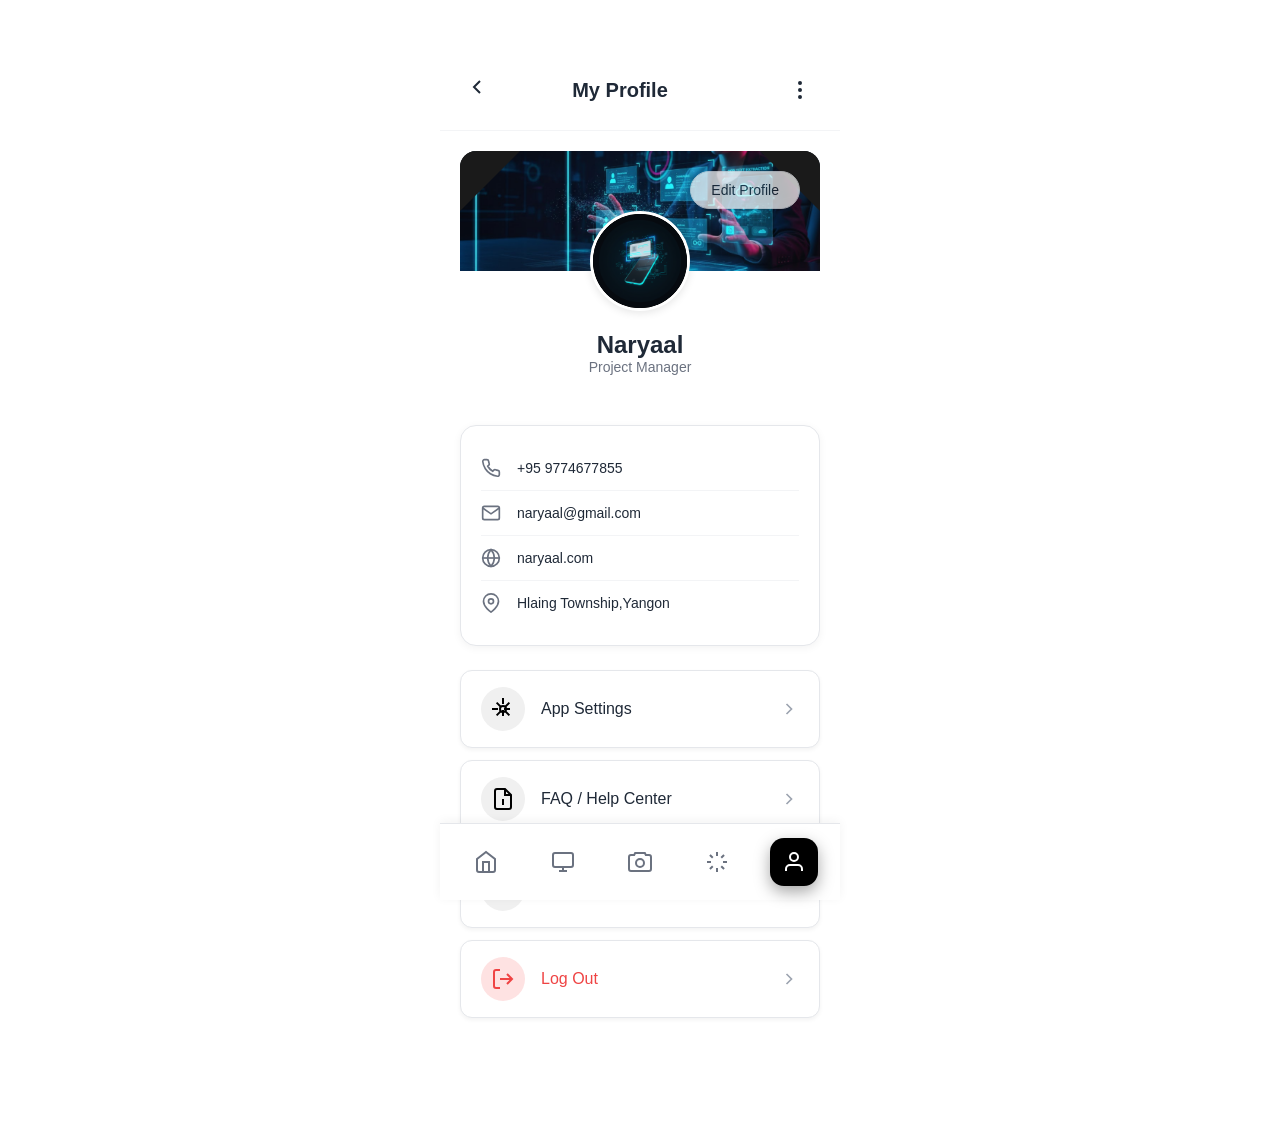
==== commit be89122d: "Update profile and styles, add new photos" ====
--- a/profile.html
+++ b/profile.html
@@ -29,24 +29,19 @@
         <main class="profile-page-content">
             <!-- Profile Banner -->
             <div class="profile-banner">
+                <div class="profile-banner-geometric-right"></div>
                 <div class="profile-picture-large">
-                    <div class="profile-img-large"></div>
+                    <div class="profile-img-large">
+                        <img src="photo/profile photo.png" alt="Profile Picture" />
+                    </div>
+                    <div class="profile-name-info">
+                        <h2 class="profile-name-large">Naryaal</h2>
+                        <p class="profile-job-large">Project Manager</p>
+                    </div>
                 </div>
                 <div class="profile-details">
-                    <div class="name-with-info">
-                        <h2 class="profile-name-large">Jae-eun Kim</h2>
-                        <button class="info-btn" aria-label="Info">
-                            <svg width="16" height="16" viewBox="0 0 24 24" fill="none" stroke="currentColor" stroke-width="2">
-                                <circle cx="12" cy="12" r="10"></circle>
-                                <path d="M12 16v-4"></path>
-                                <path d="M12 8h.01"></path>
-                            </svg>
-                        </button>
-                    </div>
-                    <p class="profile-job-large">Lead UX Designer at Naver</p>
                     <div class="profile-actions">
                         <button class="edit-profile-btn" onclick="editProfile()">Edit Profile</button>
-                        <button class="qr-code-btn" onclick="showQRCode()">My QR Code</button>
                     </div>
                 </div>
             </div>
@@ -57,14 +52,14 @@
                     <svg width="20" height="20" viewBox="0 0 24 24" fill="none" stroke="currentColor" stroke-width="2" class="contact-icon">
                         <path d="M22 16.92v3a2 2 0 0 1-2.18 2 19.79 19.79 0 0 1-8.63-3.07 19.5 19.5 0 0 1-6-6 19.79 19.79 0 0 1-3.07-8.67A2 2 0 0 1 4.11 2h3a2 2 0 0 1 2 1.72 12.84 12.84 0 0 0 .7 2.81 2 2 0 0 1-.45 2.11L8.09 9.91a16 16 0 0 0 6 6l1.27-1.27a2 2 0 0 1 2.11-.45 12.84 12.84 0 0 0 2.81.7A2 2 0 0 1 22 16.92z"></path>
                     </svg>
-                    <span class="contact-text">+8210-1234-5678</span>
+                    <span class="contact-text">+95 9774677855</span>
                 </div>
                 <div class="contact-item">
                     <svg width="20" height="20" viewBox="0 0 24 24" fill="none" stroke="currentColor" stroke-width="2" class="contact-icon">
                         <path d="M4 4h16c1.1 0 2 .9 2 2v12c0 1.1-.9 2-2 2H4c-1.1 0-2-.9-2-2V6c0-1.1.9-2 2-2z"></path>
                         <polyline points="22,6 12,13 2,6"></polyline>
                     </svg>
-                    <span class="contact-text">jaeeun.kim@navercorp.com</span>
+                    <span class="contact-text">naryaal@gmail.com</span>
                 </div>
                 <div class="contact-item">
                     <svg width="20" height="20" viewBox="0 0 24 24" fill="none" stroke="currentColor" stroke-width="2" class="contact-icon">
@@ -72,14 +67,14 @@
                         <line x1="2" y1="12" x2="22" y2="12"></line>
                         <path d="M12 2a15.3 15.3 0 0 1 4 10 15.3 15.3 0 0 1-4 10 15.3 15.3 0 0 1-4-10 15.3 15.3 0 0 1 4-10z"></path>
                     </svg>
-                    <span class="contact-text">jaeeun-ux.com</span>
+                    <span class="contact-text">naryaal.com</span>
                 </div>
                 <div class="contact-item">
                     <svg width="20" height="20" viewBox="0 0 24 24" fill="none" stroke="currentColor" stroke-width="2" class="contact-icon">
                         <path d="M21 10c0 7-9 13-9 13s-9-6-9-13a9 9 0 0 1 18 0z"></path>
                         <circle cx="12" cy="10" r="3"></circle>
                     </svg>
-                    <span class="contact-text">178-1, Jeongja-dong, Bundang-gu, Seongnam-si</span>
+                    <span class="contact-text">Hlaing Township,Yangon</span>
                 </div>
             </div>
 
--- a/styles.css
+++ b/styles.css
@@ -3037,33 +3037,104 @@
 }
 
 .profile-banner {
-    background: linear-gradient(135deg, #000000 0%, #14b8a6 100%);
+    background: #ffffff;
     border-radius: 16px;
-    padding: 24px;
+    padding: 0;
     margin-bottom: 24px;
     position: relative;
-    padding-top: 80px;
+    overflow: hidden;
     text-align: center;
-}
+    min-height: 250px;
+}
+
+.profile-banner::before {
+    content: '';
+    position: absolute;
+    top: 0;
+    left: 0;
+    right: 0;
+    height: 120px;
+    background: url('photo/cover photo.png') center/cover no-repeat;
+    z-index: 1;
+}
+
+.profile-banner::after {
+    content: '';
+    position: absolute;
+    top: 0;
+    left: 0;
+    width: 60px;
+    height: 60px;
+    background: #1a1a1a;
+    clip-path: polygon(0 0, 100% 0, 0 100%);
+    z-index: 2;
+}
+
+.profile-banner-geometric-right {
+    position: absolute;
+    top: 0;
+    right: 0;
+    width: 60px;
+    height: 60px;
+    background: #1a1a1a;
+    clip-path: polygon(100% 0, 100% 100%, 0 0);
+    z-index: 2;
+}
+
 
 .profile-picture-large {
     position: absolute;
-    top: -50px;
+    top: 60px;
     left: 50%;
     transform: translateX(-50%);
+    z-index: 10;
+    display: flex;
+    flex-direction: column;
+    align-items: center;
+    gap: 12px;
+    width: calc(100% - 40px);
+    max-width: calc(100% - 40px);
+    padding: 0 20px;
+    box-sizing: border-box;
 }
 
 .profile-img-large {
     width: 100px;
     height: 100px;
     border-radius: 50%;
-    background: linear-gradient(135deg, #10b981, #059669);
-    border: 4px solid #ffffff;
-    box-shadow: 0 4px 12px rgba(0, 0, 0, 0.2);
+    background: #000000;
+    border: 3px solid #ffffff;
+    box-shadow: 0 2px 8px rgba(0, 0, 0, 0.1);
+    position: relative;
+    overflow: hidden;
+    display: flex;
+    align-items: center;
+    justify-content: center;
+}
+
+.profile-img-large img {
+    width: 100%;
+    height: 100%;
+    object-fit: contain;
+    border-radius: 50%;
+    background: #000000;
+}
+
+.profile-name-info {
+    margin-top: 8px;
+    text-align: center;
+    position: relative;
+    z-index: 10;
+    width: 100%;
+    max-width: 100%;
+    box-sizing: border-box;
 }
 
 .profile-details {
-    color: #ffffff;
+    color: #1f2937;
+    padding: 180px 24px 24px 24px;
+    position: relative;
+    z-index: 3;
 }
 
 .name-with-info {
@@ -3072,22 +3143,28 @@
     justify-content: center;
     gap: 8px;
     margin-bottom: 8px;
+    flex-wrap: wrap;
+    width: 100%;
 }
 
 .profile-name-large {
     font-size: 24px;
     font-weight: 700;
-    color: #ffffff;
+    color: #1f2937;
     margin: 0;
+    word-wrap: break-word;
+    overflow-wrap: break-word;
+    white-space: normal;
+    max-width: 100%;
 }
 
 .info-btn {
     width: 24px;
     height: 24px;
     border-radius: 50%;
-    background: rgba(255, 255, 255, 0.2);
+    background: rgba(31, 41, 55, 0.1);
     border: none;
-    color: #ffffff;
+    color: #1f2937;
     cursor: pointer;
     display: flex;
     align-items: center;
@@ -3096,9 +3173,16 @@
 
 .profile-job-large {
     font-size: 14px;
-    color: rgba(255, 255, 255, 0.9);
-    margin: 0 0 20px 0;
-}
+    color: #6b7280;
+    margin: 0;
+    word-wrap: break-word;
+    overflow-wrap: break-word;
+    white-space: normal;
+    max-width: 100%;
+    width: 100%;
+    box-sizing: border-box;
+}
+
 
 .profile-actions {
     display: flex;
